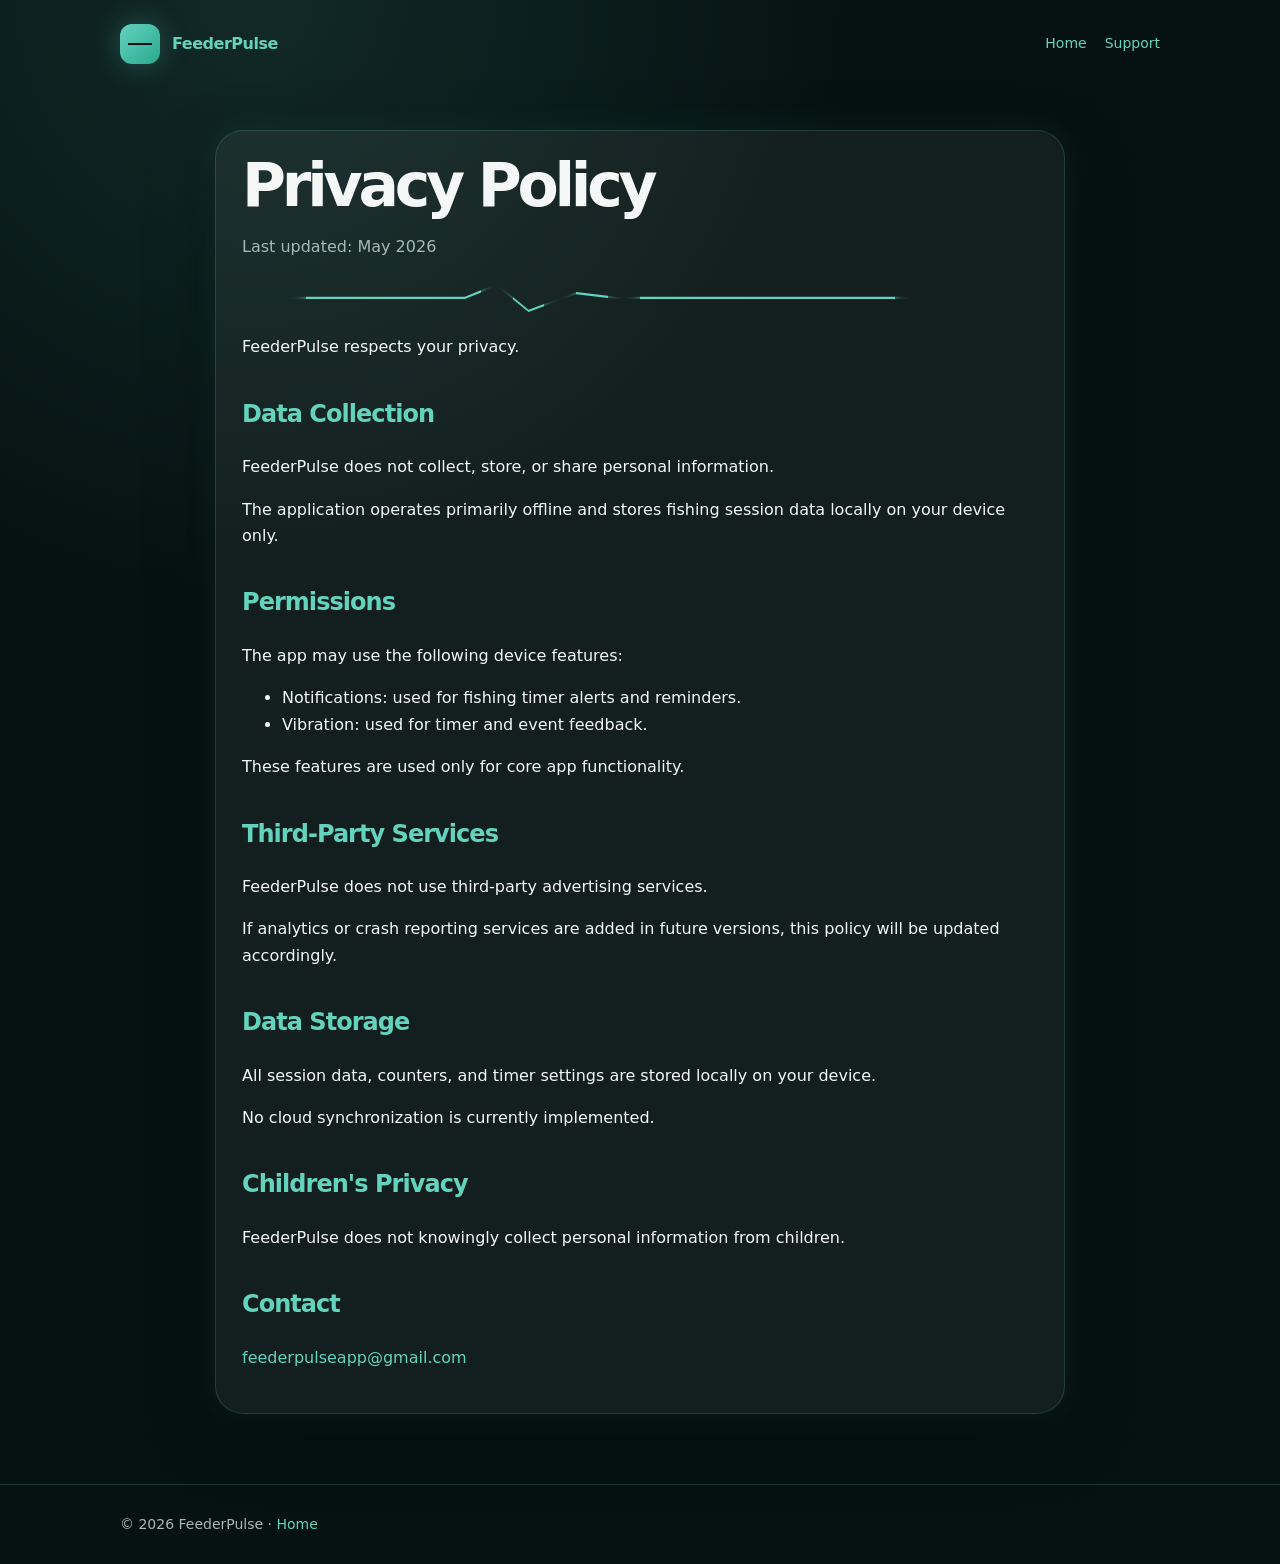
==== privacy-policy/index.html @ bbd82ea9 "Initial" ====
<!DOCTYPE html>
<html lang="en">
<head>
  <meta charset="UTF-8" />
  <meta name="viewport" content="width=device-width, initial-scale=1.0" />
  <title>Privacy Policy — FeederPulse</title>
  <meta name="description" content="FeederPulse privacy policy." />
  <link rel="stylesheet" href="../styles/main.css" />
</head>
<body>
  <header class="container nav">
    <a class="brand" href="../" aria-label="FeederPulse home">
      <span class="brand-mark"></span>
      <span>FeederPulse</span>
    </a>
    <nav class="nav-links">
      <a href="../">Home</a>
      <a href="../support/">Support</a>
    </nav>
  </header>

  <main class="container policy">
    <div class="card">
      <h1>Privacy Policy</h1>
      <p class="muted">Last updated: May 2026</p>
      <div class="pulse-line"></div>

      <p>FeederPulse respects your privacy.</p>

      <h2>Data Collection</h2>
      <p>FeederPulse does not collect, store, or share personal information.</p>
      <p>The application operates primarily offline and stores fishing session data locally on your device only.</p>

      <h2>Permissions</h2>
      <p>The app may use the following device features:</p>
      <ul>
        <li>Notifications: used for fishing timer alerts and reminders.</li>
        <li>Vibration: used for timer and event feedback.</li>
      </ul>
      <p>These features are used only for core app functionality.</p>

      <h2>Third-Party Services</h2>
      <p>FeederPulse does not use third-party advertising services.</p>
      <p>If analytics or crash reporting services are added in future versions, this policy will be updated accordingly.</p>

      <h2>Data Storage</h2>
      <p>All session data, counters, and timer settings are stored locally on your device.</p>
      <p>No cloud synchronization is currently implemented.</p>

      <h2>Children's Privacy</h2>
      <p>FeederPulse does not knowingly collect personal information from children.</p>

      <h2>Contact</h2>
      <p><a href="mailto:feederpulseapp@gmail.com">feederpulseapp@gmail.com</a></p>
    </div>
  </main>

  <footer>
    <div class="container">© 2026 FeederPulse · <a href="../">Home</a></div>
  </footer>
</body>
</html>
---- styles/main.css ----
:root {
  --bg: #061212;
  --bg-soft: #0b1f1e;
  --card: rgba(255, 255, 255, 0.055);
  --text: #f4f7f6;
  --muted: #a7b8b5;
  --accent: #63d3be;
  --accent-2: #2aa88f;
  --border: rgba(99, 211, 190, 0.18);
}

* { box-sizing: border-box; }

body {
  margin: 0;
  background: radial-gradient(circle at 20% 0%, rgba(99, 211, 190, 0.12), transparent 32%), var(--bg);
  color: var(--text);
  font-family: Inter, ui-sans-serif, system-ui, -apple-system, BlinkMacSystemFont, "Segoe UI", sans-serif;
  line-height: 1.65;
}

a { color: var(--accent); text-decoration: none; }
a:hover { text-decoration: underline; }

.container {
  width: min(1040px, calc(100% - 40px));
  margin: 0 auto;
}

.nav {
  display: flex;
  align-items: center;
  justify-content: space-between;
  padding: 24px 0;
}

.brand {
  display: flex;
  align-items: center;
  gap: 12px;
  font-weight: 800;
  letter-spacing: -0.03em;
}

.brand-mark {
  width: 40px;
  height: 40px;
  border-radius: 12px;
  background: linear-gradient(135deg, var(--accent), var(--accent-2));
  box-shadow: 0 0 28px rgba(99, 211, 190, 0.28);
  position: relative;
}

.brand-mark::after {
  content: "";
  position: absolute;
  left: 8px;
  right: 8px;
  top: 19px;
  height: 2px;
  background: #061212;
  box-shadow: 7px -7px 0 -1px #061212, 13px 7px 0 -1px #061212;
}

.nav-links { display: flex; gap: 18px; font-size: 14px; }

.hero {
  padding: 70px 0 56px;
  display: grid;
  grid-template-columns: 1.2fr 0.8fr;
  gap: 48px;
  align-items: center;
}

.kicker { color: var(--accent); font-weight: 700; margin-bottom: 10px; }

h1 {
  font-size: clamp(44px, 8vw, 78px);
  line-height: 0.95;
  margin: 0 0 20px;
  letter-spacing: -0.07em;
}

h2 { font-size: 30px; letter-spacing: -0.04em; margin-top: 0; }
h3 { color: var(--accent); margin-bottom: 8px; }

.lead {
  color: var(--muted);
  font-size: 20px;
  max-width: 650px;
}

.actions { display: flex; flex-wrap: wrap; gap: 14px; margin-top: 30px; }

.button {
  display: inline-flex;
  align-items: center;
  justify-content: center;
  min-height: 46px;
  padding: 0 18px;
  border-radius: 999px;
  border: 1px solid var(--border);
  background: rgba(255, 255, 255, 0.05);
  color: var(--text);
  font-weight: 700;
}

.button.primary {
  background: linear-gradient(135deg, var(--accent), var(--accent-2));
  color: #041010;
  border: 0;
}

.phone-card, .card {
  background: var(--card);
  border: 1px solid var(--border);
  border-radius: 28px;
  box-shadow: 0 24px 70px rgba(0,0,0,0.25), 0 0 32px rgba(99, 211, 190, 0.08);
}

.phone-card {
  padding: 22px;
  aspect-ratio: 0.72;
  display: flex;
  flex-direction: column;
  justify-content: space-between;
}

.timer {
  font-size: 58px;
  font-weight: 900;
  letter-spacing: -0.06em;
  text-align: center;
  margin: 32px 0 12px;
}

.pulse-line {
  height: 34px;
  margin: 20px 0;
  background:
    linear-gradient(90deg, transparent 0 8%, var(--accent) 8% 30%, transparent 30% 34%, var(--accent) 34% 38%, transparent 38% 42%, var(--accent) 42% 46%, transparent 46% 50%, var(--accent) 50% 82%, transparent 82%);
  clip-path: polygon(0 48%, 22% 48%, 28% 48%, 32% 10%, 36% 86%, 42% 34%, 47% 48%, 100% 48%, 100% 55%, 47% 55%, 42% 41%, 36% 93%, 32% 17%, 28% 55%, 0 55%);
  filter: drop-shadow(0 0 8px rgba(99, 211, 190, 0.7));
}

.mock-buttons { display: grid; gap: 12px; }
.mock-button { padding: 16px; border-radius: 18px; background: rgba(99, 211, 190, 0.12); font-weight: 800; text-align: center; }

.section { padding: 44px 0; }
.grid { display: grid; grid-template-columns: repeat(3, 1fr); gap: 18px; }
.card { padding: 26px; }
.muted { color: var(--muted); }

.policy { padding: 42px 0 70px; }
.policy .card { max-width: 850px; margin: 0 auto; }
.policy h1 { font-size: clamp(38px, 6vw, 60px); }
.policy h2 { color: var(--accent); font-size: 24px; margin-top: 34px; }

footer {
  border-top: 1px solid var(--border);
  padding: 28px 0;
  color: var(--muted);
  font-size: 14px;
}

@media (max-width: 800px) {
  .hero { grid-template-columns: 1fr; padding-top: 36px; }
  .grid { grid-template-columns: 1fr; }
  .nav { align-items: flex-start; gap: 14px; flex-direction: column; }
}
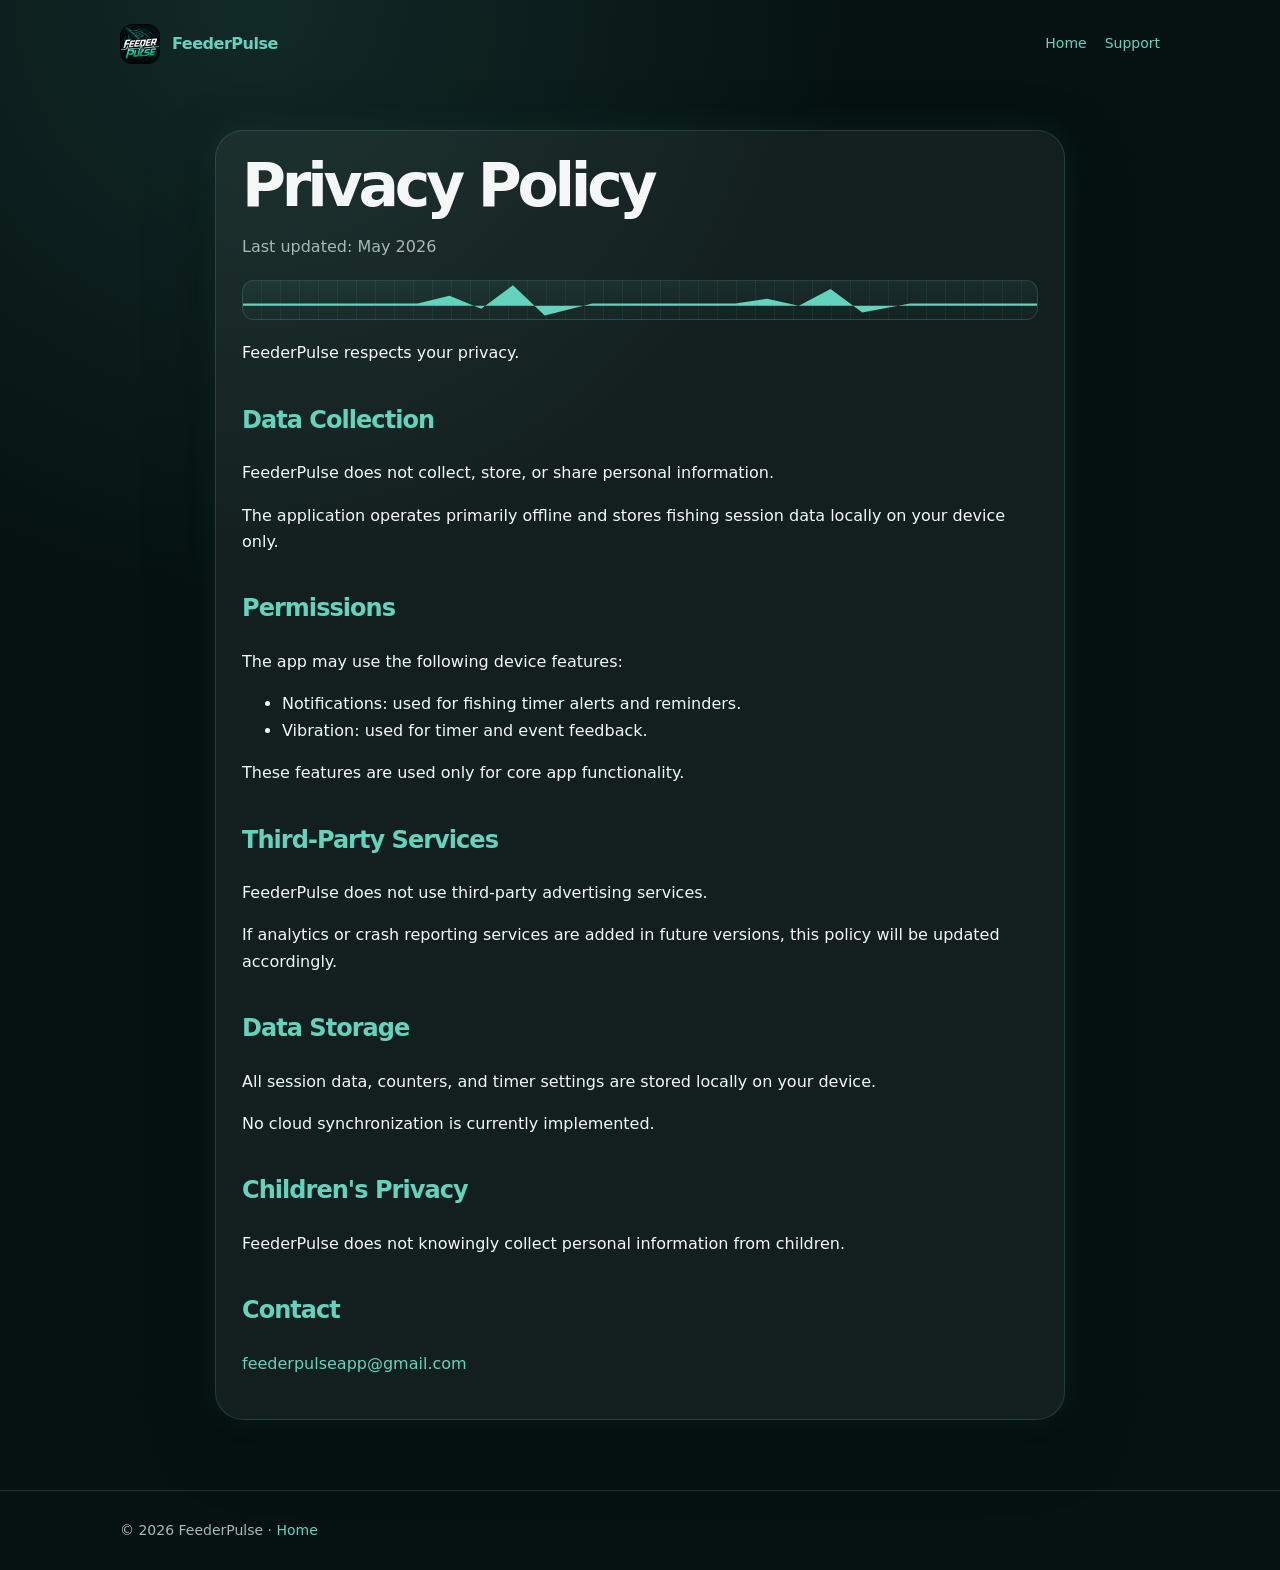
==== commit 85c0afaf: "Checkpoint from VS Code for cloud agent session" ====
--- a/privacy-policy/index.html
+++ b/privacy-policy/index.html
@@ -10,7 +10,7 @@
 <body>
   <header class="container nav">
     <a class="brand" href="../" aria-label="FeederPulse home">
-      <span class="brand-mark"></span>
+      <img src="../assets/logo.png" alt="FeederPulse Logo" class="brand-logo">
       <span>FeederPulse</span>
     </a>
     <nav class="nav-links">
--- a/styles/main.css
+++ b/styles/main.css
@@ -42,6 +42,14 @@
   letter-spacing: -0.03em;
 }
 
+.brand-logo {
+  width: 40px;
+  height: 40px;
+  border-radius: 12px;
+  object-fit: cover;
+  flex-shrink: 0;
+}
+
 .brand-mark {
   width: 40px;
   height: 40px;
@@ -135,12 +143,42 @@
 }
 
 .pulse-line {
-  height: 34px;
+  height: 40px;
   margin: 20px 0;
+  border-radius: 12px;
+  border: 1px solid rgba(99, 211, 190, 0.2);
+  position: relative;
+  overflow: hidden;
   background:
-    linear-gradient(90deg, transparent 0 8%, var(--accent) 8% 30%, transparent 30% 34%, var(--accent) 34% 38%, transparent 38% 42%, var(--accent) 42% 46%, transparent 46% 50%, var(--accent) 50% 82%, transparent 82%);
-  clip-path: polygon(0 48%, 22% 48%, 28% 48%, 32% 10%, 36% 86%, 42% 34%, 47% 48%, 100% 48%, 100% 55%, 47% 55%, 42% 41%, 36% 93%, 32% 17%, 28% 55%, 0 55%);
-  filter: drop-shadow(0 0 8px rgba(99, 211, 190, 0.7));
+    linear-gradient(180deg, rgba(99, 211, 190, 0.08), rgba(99, 211, 190, 0.02)),
+    repeating-linear-gradient(90deg, transparent 0 18px, rgba(99, 211, 190, 0.08) 18px 19px);
+}
+
+.pulse-line::before {
+  content: "";
+  position: absolute;
+  inset: 0;
+  background: var(--accent);
+  clip-path: polygon(0 58%, 16% 58%, 22% 58%, 26% 38%, 30% 72%, 34% 10%, 38% 90%, 44% 58%, 56% 58%, 62% 58%, 66% 46%, 70% 64%, 74% 20%, 78% 82%, 84% 58%, 100% 58%, 100% 64%, 0 64%);
+  filter: drop-shadow(0 0 8px rgba(99, 211, 190, 0.8));
+}
+
+.pulse-line::after {
+  content: "";
+  position: absolute;
+  inset: 0;
+  left: -40%;
+  width: 40%;
+  background: linear-gradient(90deg, transparent 0%, rgba(99, 211, 190, 0.38) 52%, transparent 100%);
+  animation: pulse-scan 3.2s linear infinite;
+}
+
+@keyframes pulse-scan {
+  to { left: 105%; }
+}
+
+@media (prefers-reduced-motion: reduce) {
+  .pulse-line::after { animation: none; }
 }
 
 .mock-buttons { display: grid; gap: 12px; }
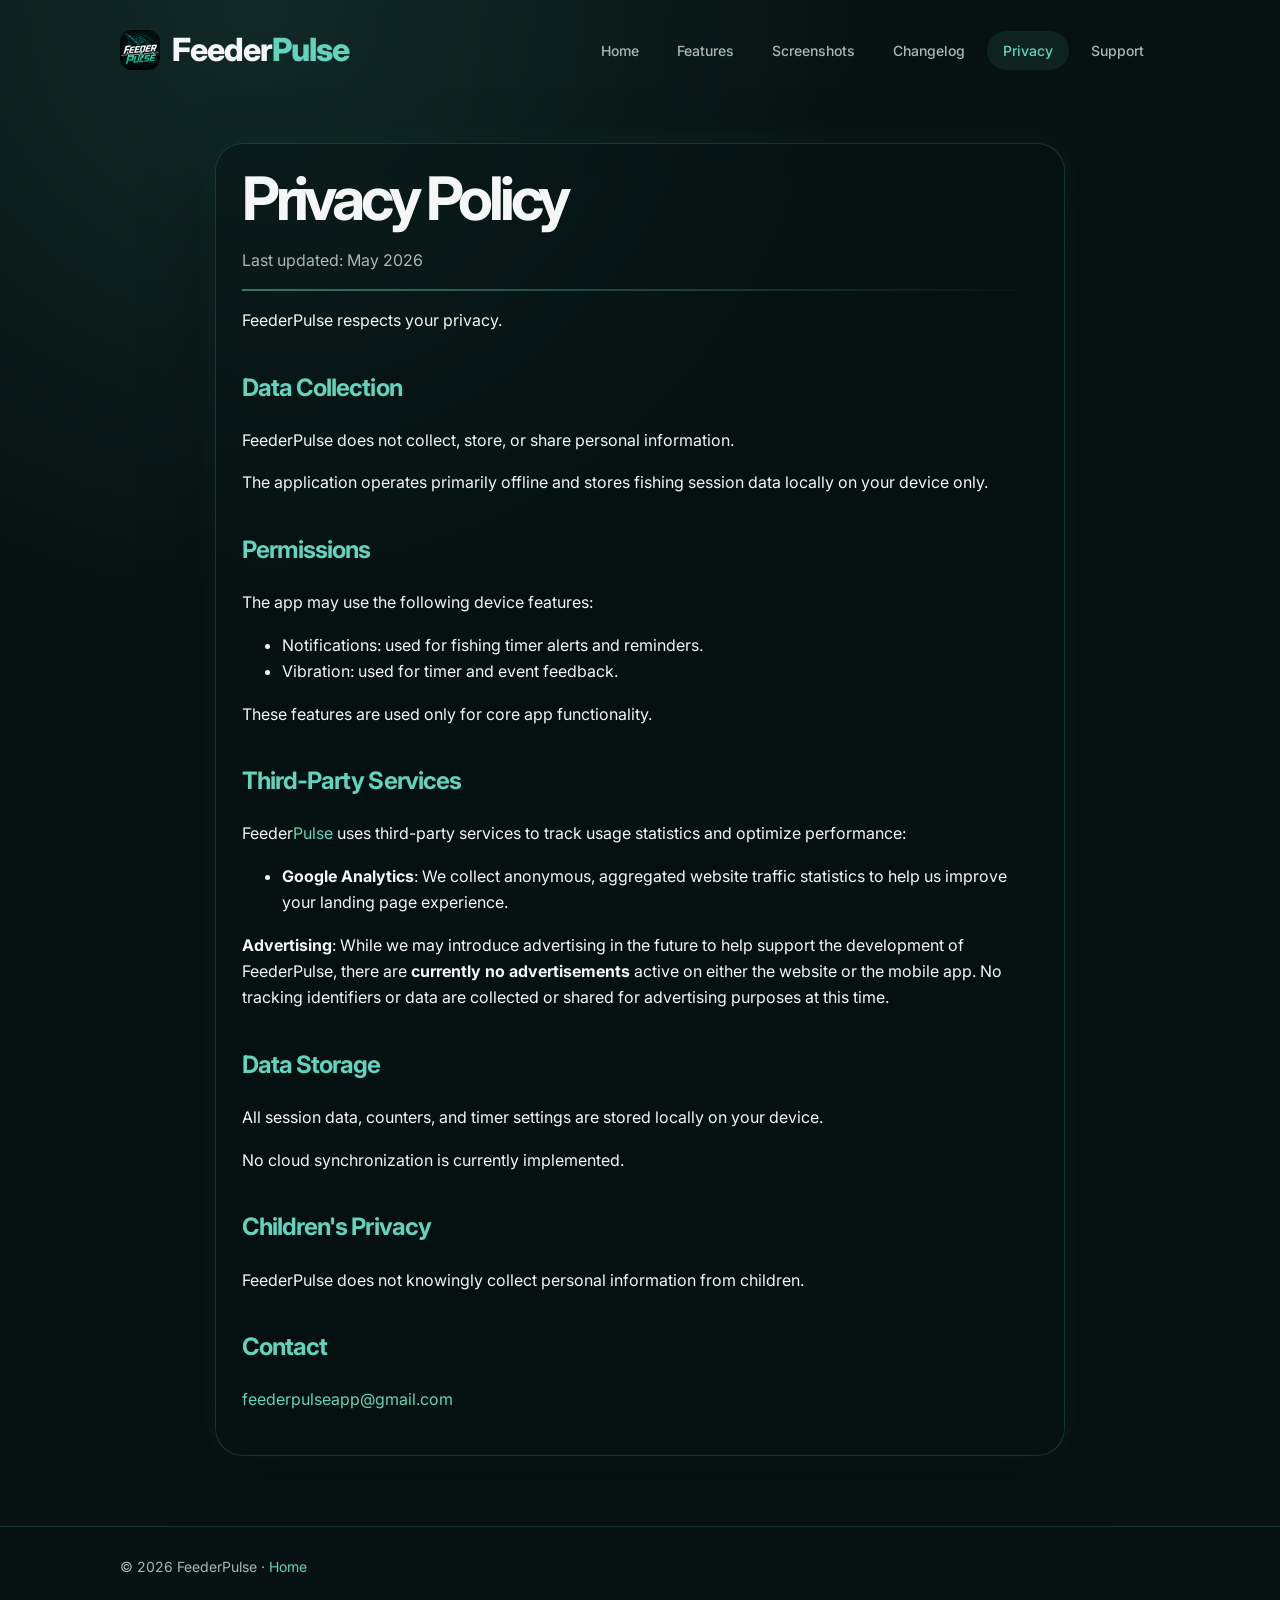
==== commit ccc5f097: "Initial release" ====
--- a/privacy-policy/index.html
+++ b/privacy-policy/index.html
@@ -1,20 +1,64 @@
 <!DOCTYPE html>
 <html lang="en">
+
 <head>
   <meta charset="UTF-8" />
   <meta name="viewport" content="width=device-width, initial-scale=1.0" />
   <title>Privacy Policy — FeederPulse</title>
-  <meta name="description" content="FeederPulse privacy policy." />
-  <link rel="stylesheet" href="../styles/main.css" />
+  <meta name="description" content="FeederPulse privacy policy and data protection details." />
+
+  <!-- Open Graph / Facebook -->
+  <meta property="og:type" content="website" />
+  <meta property="og:url" content="https://feederpulse.app/privacy-policy/" />
+  <meta property="og:title" content="Privacy Policy — FeederPulse" />
+  <meta property="og:description" content="Read about how FeederPulse respects and protects your privacy offline." />
+  <meta property="og:image" content="https://feederpulse.app/assets/apple-touch-icon.png" />
+
+  <!-- Twitter -->
+  <meta property="twitter:card" content="summary_large_image" />
+  <meta property="twitter:url" content="https://feederpulse.app/privacy-policy/" />
+  <meta property="twitter:title" content="Privacy Policy — FeederPulse" />
+  <meta property="twitter:description" content="Read about how FeederPulse respects and protects your privacy offline." />
+  <meta property="twitter:image" content="https://feederpulse.app/assets/apple-touch-icon.png" />
+
+  <!-- Favicon & Touch Icons -->
+  <link rel="icon" type="image/png" sizes="32x32" href="../assets/favicon-32x32.png" />
+  <link rel="apple-touch-icon" sizes="180x180" href="../assets/apple-touch-icon.png" />
+
+  <!-- Google Fonts (Inter) -->
+  <link rel="preconnect" href="https://fonts.googleapis.com">
+  <link rel="preconnect" href="https://fonts.gstatic.com" crossorigin>
+  <link href="https://fonts.googleapis.com/css2?family=Inter:wght@300;400;500;600;700;800;900&display=swap" rel="stylesheet">
+
+  <!-- Google Analytics (gtag.js) -->
+  <script async src="https://www.googletagmanager.com/gtag/js?id=G-5XJ4RJ6B6T"></script>
+  <script>
+    window.dataLayer = window.dataLayer || [];
+    function gtag(){dataLayer.push(arguments);}
+    gtag('js', new Date());
+
+    gtag('config', 'G-5XJ4RJ6B6T');
+  </script>
+
+  <link rel="stylesheet" href="../styles/main.css?v=1.0.1" />
+  <link rel="stylesheet" href="https://cdnjs.cloudflare.com/ajax/libs/font-awesome/6.7.2/css/all.min.css" />
 </head>
+
 <body>
   <header class="container nav">
     <a class="brand" href="../" aria-label="FeederPulse home">
       <img src="../assets/logo.png" alt="FeederPulse Logo" class="brand-logo">
-      <span>FeederPulse</span>
+      <span>Feeder<span class="brand-pulse">Pulse</span></span>
     </a>
-    <nav class="nav-links">
+    <button class="nav-toggle" id="nav-toggle" aria-label="Toggle navigation" aria-expanded="false" aria-controls="nav-menu">
+      <i class="fa-solid fa-bars"></i>
+    </button>
+    <nav class="nav-links" id="nav-menu">
       <a href="../">Home</a>
+      <a href="../#features">Features</a>
+      <a href="../#screenshots">Screenshots</a>
+      <a href="../changelog/">Changelog</a>
+      <a href="../privacy-policy/" class="active">Privacy</a>
       <a href="../support/">Support</a>
     </nav>
   </header>
@@ -25,10 +69,10 @@
       <p class="muted">Last updated: May 2026</p>
       <div class="pulse-line"></div>
 
-      <p>FeederPulse respects your privacy.</p>
+      <p>Feeder<span class="">Pulse</span> respects your privacy.</p>
 
       <h2>Data Collection</h2>
-      <p>FeederPulse does not collect, store, or share personal information.</p>
+      <p>Feeder<span class="">Pulse</span> does not collect, store, or share personal information.</p>
       <p>The application operates primarily offline and stores fishing session data locally on your device only.</p>
 
       <h2>Permissions</h2>
@@ -40,15 +84,18 @@
       <p>These features are used only for core app functionality.</p>
 
       <h2>Third-Party Services</h2>
-      <p>FeederPulse does not use third-party advertising services.</p>
-      <p>If analytics or crash reporting services are added in future versions, this policy will be updated accordingly.</p>
+      <p>Feeder<span class="brand-pulse">Pulse</span> uses third-party services to track usage statistics and optimize performance:</p>
+      <ul>
+        <li><strong>Google Analytics</strong>: We collect anonymous, aggregated website traffic statistics to help us improve your landing page experience.</li>
+      </ul>
+      <p><strong>Advertising</strong>: While we may introduce advertising in the future to help support the development of FeederPulse, there are <strong>currently no advertisements</strong> active on either the website or the mobile app. No tracking identifiers or data are collected or shared for advertising purposes at this time.</p>
 
       <h2>Data Storage</h2>
       <p>All session data, counters, and timer settings are stored locally on your device.</p>
       <p>No cloud synchronization is currently implemented.</p>
 
       <h2>Children's Privacy</h2>
-      <p>FeederPulse does not knowingly collect personal information from children.</p>
+      <p>Feeder<span class="">Pulse</span> does not knowingly collect personal information from children.</p>
 
       <h2>Contact</h2>
       <p><a href="mailto:feederpulseapp@gmail.com">feederpulseapp@gmail.com</a></p>
@@ -56,7 +103,34 @@
   </main>
 
   <footer>
-    <div class="container">© 2026 FeederPulse · <a href="../">Home</a></div>
+    <div class="container">© 2026 Feeder<span class="">Pulse</span> · <a href=" ../">Home</a></div>
   </footer>
+  <script>
+    const navToggle = document.getElementById('nav-toggle');
+    const navMenu = document.getElementById('nav-menu');
+    
+    if (navToggle && navMenu) {
+      navToggle.addEventListener('click', () => {
+        const isExpanded = navToggle.getAttribute('aria-expanded') === 'true';
+        navToggle.setAttribute('aria-expanded', !isExpanded);
+        navMenu.classList.toggle('is-active');
+        
+        // Morph hamburger icon into close X
+        const icon = navToggle.querySelector('i');
+        if (icon) {
+          if (!isExpanded) {
+            icon.classList.remove('fa-bars');
+            icon.classList.add('fa-xmark');
+          } else {
+            icon.classList.remove('fa-xmark');
+            icon.classList.add('fa-bars');
+          }
+        }
+        
+        document.body.style.overflow = !isExpanded ? 'hidden' : '';
+      });
+    }
+  </script>
 </body>
-</html>
+
+</html>
--- a/styles/main.css
+++ b/styles/main.css
@@ -9,18 +9,27 @@
   --border: rgba(99, 211, 190, 0.18);
 }
 
-* { box-sizing: border-box; }
+* {
+  box-sizing: border-box;
+}
 
 body {
   margin: 0;
   background: radial-gradient(circle at 20% 0%, rgba(99, 211, 190, 0.12), transparent 32%), var(--bg);
   color: var(--text);
-  font-family: Inter, ui-sans-serif, system-ui, -apple-system, BlinkMacSystemFont, "Segoe UI", sans-serif;
+  font-family: 'Inter', ui-sans-serif, system-ui, -apple-system, BlinkMacSystemFont, "Segoe UI", sans-serif;
   line-height: 1.65;
-}
-
-a { color: var(--accent); text-decoration: none; }
-a:hover { text-decoration: underline; }
+  overflow-x: hidden; /* Prevent horizontal scroll from navigation drawer */
+}
+
+a {
+  color: var(--accent);
+  text-decoration: none;
+}
+
+a:hover {
+  text-decoration: none;
+}
 
 .container {
   width: min(1040px, calc(100% - 40px));
@@ -38,8 +47,14 @@
   display: flex;
   align-items: center;
   gap: 12px;
+  font-size: 32px;
   font-weight: 800;
   letter-spacing: -0.03em;
+  color: var(--text);
+}
+
+.brand:hover {
+  text-decoration: none;
 }
 
 .brand-logo {
@@ -70,7 +85,27 @@
   box-shadow: 7px -7px 0 -1px #061212, 13px 7px 0 -1px #061212;
 }
 
-.nav-links { display: flex; gap: 18px; font-size: 14px; }
+.nav-links {
+  display: flex;
+  gap: 6px;
+  font-size: 14px;
+  align-items: center;
+}
+
+.nav-links a {
+  color: var(--muted);
+  font-weight: 500;
+  padding: 8px 16px;
+  border-radius: 999px;
+  transition: color 0.25s ease, background-color 0.25s ease;
+}
+
+.nav-links a:hover,
+.nav-links a.active {
+  color: var(--accent);
+  background-color: rgba(99, 211, 190, 0.08);
+  text-decoration: none;
+}
 
 .hero {
   padding: 70px 0 56px;
@@ -80,7 +115,11 @@
   align-items: center;
 }
 
-.kicker { color: var(--accent); font-weight: 700; margin-bottom: 10px; }
+.kicker {
+  color: var(--accent);
+  font-weight: 700;
+  margin-bottom: 10px;
+}
 
 h1 {
   font-size: clamp(44px, 8vw, 78px);
@@ -89,8 +128,16 @@
   letter-spacing: -0.07em;
 }
 
-h2 { font-size: 30px; letter-spacing: -0.04em; margin-top: 0; }
-h3 { color: var(--accent); margin-bottom: 8px; }
+h2 {
+  font-size: 30px;
+  letter-spacing: -0.04em;
+  margin-top: 0;
+}
+
+h3 {
+  color: var(--accent);
+  margin-bottom: 8px;
+}
 
 .lead {
   color: var(--muted);
@@ -98,12 +145,18 @@
   max-width: 650px;
 }
 
-.actions { display: flex; flex-wrap: wrap; gap: 14px; margin-top: 30px; }
+.actions {
+  display: flex;
+  flex-wrap: wrap;
+  gap: 14px;
+  margin-top: 30px;
+}
 
 .button {
   display: inline-flex;
   align-items: center;
   justify-content: center;
+  gap: 8px;
   min-height: 46px;
   padding: 0 18px;
   border-radius: 999px;
@@ -119,11 +172,21 @@
   border: 0;
 }
 
-.phone-card, .card {
-  background: var(--card);
+.phone-card,
+.card {
+  background: rgba(6, 18, 18, 0.45);
+  backdrop-filter: blur(16px);
+  -webkit-backdrop-filter: blur(16px);
   border: 1px solid var(--border);
   border-radius: 28px;
-  box-shadow: 0 24px 70px rgba(0,0,0,0.25), 0 0 32px rgba(99, 211, 190, 0.08);
+  box-shadow: 0 24px 70px rgba(0, 0, 0, 0.35), 0 0 32px rgba(99, 211, 190, 0.08);
+  transition: transform 0.3s cubic-bezier(0.16, 1, 0.3, 1), border-color 0.3s ease, box-shadow 0.3s ease;
+}
+
+.card:hover {
+  transform: translateY(-4px) scale(1.01);
+  border-color: rgba(99, 211, 190, 0.35);
+  box-shadow: 0 30px 80px rgba(0, 0, 0, 0.45), 0 0 40px rgba(99, 211, 190, 0.12);
 }
 
 .phone-card {
@@ -132,6 +195,19 @@
   display: flex;
   flex-direction: column;
   justify-content: space-between;
+}
+
+.phone-card-brand {
+  display: block;
+  font-size: 24px;
+  font-weight: 900;
+  letter-spacing: -0.04em;
+  text-align: center;
+  margin-bottom: 4px;
+}
+
+.brand-pulse {
+  color: var(--accent);
 }
 
 .timer {
@@ -142,57 +218,284 @@
   margin: 32px 0 12px;
 }
 
-.pulse-line {
+.ekg-line {
+  width: 100%;
+  height: 54px;
+  margin: 16px 0;
+  overflow: visible;
+}
+
+.ekg-trail {
+  fill: none;
+  stroke: var(--accent);
+  stroke-width: 1.5;
+  stroke-linecap: round;
+  stroke-linejoin: round;
+  opacity: 0.2;
+}
+
+.ekg-glow {
+  fill: none;
+  stroke: var(--accent);
+  stroke-width: 2.5;
+  stroke-linecap: round;
+  stroke-linejoin: round;
+  filter: drop-shadow(0 0 6px rgba(99, 211, 190, 0.9));
+  stroke-dasharray: 120 730;
+  stroke-dashoffset: 0;
+  animation: ekg-scan 2s linear infinite;
+}
+
+@keyframes ekg-scan {
+  from {
+    stroke-dashoffset: 0;
+  }
+
+  to {
+    stroke-dashoffset: -850;
+  }
+}
+
+@media (prefers-reduced-motion: reduce) {
+  .ekg-glow {
+    animation-play-state: paused;
+  }
+}
+
+.mock-buttons {
+  display: grid;
+  gap: 12px;
+}
+
+.mock-button {
+  padding: 16px;
+  border-radius: 18px;
+  background: rgba(99, 211, 190, 0.12);
+  font-weight: 800;
+  text-align: center;
+  display: flex;
+  align-items: center;
+  justify-content: center;
+  gap: 8px;
+}
+
+.card-icon {
+  font-size: 26px;
+  color: var(--accent);
+  margin-bottom: 12px;
+}
+
+.button i,
+.mock-button i {
+  pointer-events: none;
+}
+
+h2>i {
+  color: var(--accent);
+  margin-right: 10px;
+}
+
+.section {
+  padding: 44px 0;
+}
+
+.screenshots-scroll {
+  display: grid;
+  grid-template-columns: repeat(auto-fit, minmax(86px, 1fr));
+  gap: 12px;
+  align-items: start;
+}
+
+.screenshot-frame {
+  width: 100%;
+  margin: 0;
+  display: flex;
+  flex-direction: column;
+  align-items: center;
+  gap: 6px;
+}
+
+.screenshot-frame img {
+  width: 100%;
+  max-width: 108px;
+  aspect-ratio: 9 / 19.5;
+  object-fit: cover;
+  border-radius: 16px;
+  border: 1px solid var(--border);
+  background: var(--bg-soft);
+  box-shadow: 0 8px 28px rgba(0, 0, 0, 0.3), 0 0 0 1px rgba(99, 211, 190, 0.06);
+  display: block;
+  cursor: zoom-in;
+  transition: transform 0.3s cubic-bezier(0.16, 1, 0.3, 1), border-color 0.3s ease, box-shadow 0.3s ease;
+}
+
+.screenshot-frame img:hover {
+  transform: translateY(-4px) scale(1.03);
+  border-color: rgba(99, 211, 190, 0.5);
+  box-shadow: 0 12px 36px rgba(0, 0, 0, 0.45), 0 0 16px rgba(99, 211, 190, 0.15);
+}
+
+.screenshot-frame img:focus-visible {
+  outline: 2px solid var(--accent);
+  outline-offset: 3px;
+}
+
+body.lightbox-open {
+  overflow: hidden;
+}
+
+dialog.lightbox {
+  border: none;
+  background: transparent;
+  padding: 0;
+  margin: auto;
+  max-width: none;
+  max-height: none;
+  overflow: visible;
+}
+
+dialog.lightbox::backdrop {
+  background: rgba(2, 10, 10, 0.86);
+  backdrop-filter: blur(6px);
+  -webkit-backdrop-filter: blur(6px);
+}
+
+.lightbox-content {
+  position: relative;
+  z-index: 1;
+  width: min(92vw, 560px);
+  padding: 18px;
+  border-radius: 22px;
+  border: 1px solid var(--border);
+  background: rgba(6, 18, 18, 0.95);
+  box-shadow: 0 26px 70px rgba(0, 0, 0, 0.55), 0 0 0 1px rgba(99, 211, 190, 0.12);
+  backdrop-filter: blur(12px);
+  -webkit-backdrop-filter: blur(12px);
+  color: var(--text);
+}
+
+.lightbox-close {
+  position: absolute;
+  top: 8px;
+  right: 8px;
+  width: 36px;
+  height: 36px;
+  border: 0;
+  border-radius: 999px;
+  background: rgba(255, 255, 255, 0.1);
+  color: var(--text);
+  cursor: pointer;
+}
+
+.lightbox-close:hover {
+  background: rgba(255, 255, 255, 0.17);
+}
+
+.lightbox-nav {
+  position: absolute;
+  top: 50%;
+  transform: translateY(-50%);
+  width: 40px;
   height: 40px;
-  margin: 20px 0;
-  border-radius: 12px;
-  border: 1px solid rgba(99, 211, 190, 0.2);
-  position: relative;
-  overflow: hidden;
-  background:
-    linear-gradient(180deg, rgba(99, 211, 190, 0.08), rgba(99, 211, 190, 0.02)),
-    repeating-linear-gradient(90deg, transparent 0 18px, rgba(99, 211, 190, 0.08) 18px 19px);
-}
-
-.pulse-line::before {
-  content: "";
-  position: absolute;
-  inset: 0;
-  background: var(--accent);
-  clip-path: polygon(0 58%, 16% 58%, 22% 58%, 26% 38%, 30% 72%, 34% 10%, 38% 90%, 44% 58%, 56% 58%, 62% 58%, 66% 46%, 70% 64%, 74% 20%, 78% 82%, 84% 58%, 100% 58%, 100% 64%, 0 64%);
-  filter: drop-shadow(0 0 8px rgba(99, 211, 190, 0.8));
-}
-
-.pulse-line::after {
-  content: "";
-  position: absolute;
-  inset: 0;
-  left: -40%;
-  width: 40%;
-  background: linear-gradient(90deg, transparent 0%, rgba(99, 211, 190, 0.38) 52%, transparent 100%);
-  animation: pulse-scan 3.2s linear infinite;
-}
-
-@keyframes pulse-scan {
-  to { left: 105%; }
-}
-
-@media (prefers-reduced-motion: reduce) {
-  .pulse-line::after { animation: none; }
-}
-
-.mock-buttons { display: grid; gap: 12px; }
-.mock-button { padding: 16px; border-radius: 18px; background: rgba(99, 211, 190, 0.12); font-weight: 800; text-align: center; }
-
-.section { padding: 44px 0; }
-.grid { display: grid; grid-template-columns: repeat(3, 1fr); gap: 18px; }
-.card { padding: 26px; }
-.muted { color: var(--muted); }
-
-.policy { padding: 42px 0 70px; }
-.policy .card { max-width: 850px; margin: 0 auto; }
-.policy h1 { font-size: clamp(38px, 6vw, 60px); }
-.policy h2 { color: var(--accent); font-size: 24px; margin-top: 34px; }
+  border: 0;
+  border-radius: 999px;
+  background: rgba(255, 255, 255, 0.12);
+  color: var(--text);
+  cursor: pointer;
+}
+
+.lightbox-nav:hover {
+  background: rgba(255, 255, 255, 0.2);
+}
+
+.lightbox-prev {
+  left: -50px;
+}
+
+.lightbox-next {
+  right: -50px;
+}
+
+.lightbox-content img {
+  display: block;
+  width: 100%;
+  height: auto;
+  max-height: calc(90vh - 90px);
+  object-fit: contain;
+  border-radius: 14px;
+  border: 1px solid var(--border);
+}
+
+.lightbox-caption {
+  margin: 8px 0 2px;
+  text-align: center;
+  color: var(--muted);
+  font-size: 13px;
+}
+
+@media (max-width: 800px) {
+  .lightbox-prev {
+    left: 8px;
+  }
+
+  .lightbox-next {
+    right: 8px;
+  }
+}
+
+.screenshot-placeholder {
+  display: flex;
+  flex-direction: column;
+  align-items: center;
+  gap: 10px;
+  color: var(--muted);
+  font-size: 13px;
+}
+
+.screenshot-placeholder i {
+  font-size: 26px;
+  color: var(--accent);
+  opacity: 0.5;
+}
+
+.screenshot-frame figcaption {
+  font-size: 12px;
+  color: var(--muted);
+  text-align: center;
+}
+
+.grid {
+  display: grid;
+  grid-template-columns: repeat(3, 1fr);
+  gap: 18px;
+}
+
+.card {
+  padding: 26px;
+}
+
+.muted {
+  color: var(--muted);
+}
+
+.policy {
+  padding: 42px 0 70px;
+}
+
+.policy .card {
+  max-width: 850px;
+  margin: 0 auto;
+}
+
+.policy h1 {
+  font-size: clamp(38px, 6vw, 60px);
+}
+
+.policy h2 {
+  color: var(--accent);
+  font-size: 24px;
+  margin-top: 34px;
+}
 
 footer {
   border-top: 1px solid var(--border);
@@ -202,7 +505,508 @@
 }
 
 @media (max-width: 800px) {
-  .hero { grid-template-columns: 1fr; padding-top: 36px; }
-  .grid { grid-template-columns: 1fr; }
-  .nav { align-items: flex-start; gap: 14px; flex-direction: column; }
-}
+  .hero {
+    grid-template-columns: 1fr;
+    padding-top: 36px;
+  }
+
+  .grid {
+    grid-template-columns: 1fr;
+  }
+
+  .nav {
+    align-items: flex-start;
+    gap: 14px;
+    flex-direction: column;
+  }
+}
+
+.pulse-line {
+  height: 2px;
+  background: linear-gradient(90deg, var(--accent), transparent);
+  margin: 16px 0;
+  opacity: 0.5;
+}
+
+.changelog .release-item {
+  margin-top: 48px;
+}
+
+.changelog .release-header {
+  display: flex;
+  align-items: baseline;
+  justify-content: space-between;
+  flex-wrap: wrap;
+  gap: 12px;
+}
+
+.changelog .release-header h2 {
+  margin: 0;
+  color: var(--text);
+  font-size: 28px;
+}
+
+.changelog .release-date {
+  color: var(--muted);
+  font-size: 15px;
+  font-weight: 500;
+  background: rgba(255, 255, 255, 0.05);
+  padding: 4px 12px;
+  border-radius: 999px;
+  border: 1px solid var(--border);
+}
+
+.changelog .release-content ul {
+  padding-left: 20px;
+}
+
+.changelog .release-content li {
+  margin-bottom: 8px;
+  color: var(--muted);
+}
+
+.changelog .release-content strong {
+  color: var(--text);
+}
+
+.changelog .feature-image {
+  max-width: 100%;
+  border-radius: 16px;
+  border: 1px solid var(--border);
+  margin: 16px 0;
+  box-shadow: 0 8px 28px rgba(0, 0, 0, 0.3);
+}
+
+.changelog .feature-placeholder {
+  width: 100%;
+  max-width: 250px;
+  aspect-ratio: 9 / 19.5;
+  border-radius: 16px;
+  border: 2px dashed var(--border);
+  background: rgba(255, 255, 255, 0.02);
+  display: flex;
+  flex-direction: column;
+  align-items: center;
+  justify-content: center;
+  margin: 24px 0;
+  color: var(--muted);
+  gap: 12px;
+  text-align: center;
+  padding: 20px;
+  font-size: 13px;
+}
+
+.changelog .feature-placeholder i {
+  font-size: 32px;
+  color: var(--accent);
+  opacity: 0.3;
+}
+
+/* Nav Toggle & Responsive Mobile Hamburger Drawer */
+.nav-toggle {
+  display: none;
+}
+
+/* App Store & Google Play CTA Badges */
+.badges {
+  display: flex;
+  gap: 12px;
+  margin-top: 24px;
+  flex-wrap: wrap;
+}
+
+.badge-cta {
+  display: flex;
+  align-items: center;
+  gap: 10px;
+  background: rgba(255, 255, 255, 0.03);
+  border: 1px solid rgba(255, 255, 255, 0.08);
+  padding: 8px 16px;
+  border-radius: 14px;
+  cursor: pointer;
+  transition: background-color 0.2s, border-color 0.2s, transform 0.2s;
+  user-select: none;
+}
+
+.badge-cta:hover {
+  background: rgba(99, 211, 190, 0.05);
+  border-color: var(--accent);
+  transform: translateY(-2px);
+}
+
+.badge-cta i {
+  font-size: 22px;
+  color: var(--text);
+}
+
+.badge-cta div {
+  display: flex;
+  flex-direction: column;
+  align-items: flex-start;
+  line-height: 1.1;
+}
+
+.badge-cta span {
+  font-size: 8px;
+  text-transform: uppercase;
+  color: var(--muted);
+  letter-spacing: 0.08em;
+}
+
+.badge-cta strong {
+  font-size: 13px;
+  color: var(--text);
+  font-weight: 700;
+}
+
+/* Hero Phone Mockup Buttons & Dynamic Interactivity */
+.mock-btn {
+  border: none;
+  outline: none;
+  font-family: inherit;
+  padding: 16px;
+  border-radius: 18px;
+  background: rgba(99, 211, 190, 0.12);
+  color: var(--text);
+  font-weight: 800;
+  font-size: 14px;
+  text-align: center;
+  display: flex;
+  align-items: center;
+  justify-content: center;
+  gap: 8px;
+  cursor: pointer;
+  transition: background-color 0.2s, transform 0.1s;
+}
+
+.mock-btn:hover {
+  background: rgba(99, 211, 190, 0.2);
+}
+
+.mock-btn:active {
+  transform: scale(0.97);
+}
+
+.mock-btn.primary {
+  background: var(--accent);
+  color: #041010;
+}
+
+.mock-btn.primary:hover {
+  background: #7bf8e0;
+}
+
+.mock-fish-count {
+  display: flex;
+  justify-content: center;
+  margin-top: 16px;
+  opacity: 0;
+  transform: translateY(8px);
+  transition: opacity 0.3s, transform 0.3s cubic-bezier(0.16, 1, 0.3, 1);
+}
+
+.mock-fish-count.is-visible {
+  opacity: 1;
+  transform: translateY(0);
+}
+
+.mock-fish-pill {
+  background: rgba(99, 211, 190, 0.15);
+  border: 1px solid var(--border);
+  color: var(--accent);
+  padding: 6px 14px;
+  border-radius: 999px;
+  font-size: 13px;
+  font-weight: 700;
+  letter-spacing: -0.01em;
+  display: inline-flex;
+  align-items: center;
+  gap: 6px;
+}
+
+/* Media Query Additions for Mobile Carousel and Mobile Drawer Layout */
+@media (max-width: 800px) {
+  .nav {
+    position: relative;
+    padding: 16px 0;
+    flex-direction: row;
+    align-items: center;
+  }
+
+  .nav-toggle {
+    display: block;
+    background: transparent;
+    border: none;
+    color: var(--text);
+    font-size: 22px;
+    cursor: pointer;
+    z-index: 1010;
+    padding: 8px;
+    margin-right: -8px;
+    transition: transform 0.2s;
+  }
+
+  .nav-toggle:active {
+    transform: scale(0.9);
+  }
+
+  .nav-links {
+    display: flex;
+    flex-direction: column;
+    position: fixed;
+    top: 0;
+    right: -100%;
+    width: min(280px, 80%);
+    height: 100vh;
+    background: rgba(6, 18, 18, 0.96);
+    backdrop-filter: blur(20px);
+    -webkit-backdrop-filter: blur(20px);
+    border-left: 1px solid var(--border);
+    padding: 96px 24px 40px;
+    gap: 8px;
+    z-index: 1000;
+    transition: right 0.35s cubic-bezier(0.16, 1, 0.3, 1);
+    box-shadow: -10px 0 40px rgba(0, 0, 0, 0.5);
+  }
+
+  .nav-links.is-active {
+    right: 0;
+  }
+
+  .nav-links a {
+    width: 100%;
+    font-size: 16px;
+    padding: 12px 20px;
+    border-radius: 12px;
+    box-sizing: border-box;
+  }
+
+  .nav-links a:hover,
+  .nav-links a.active {
+    background-color: rgba(99, 211, 190, 0.12);
+  }
+
+  /* Horizontal swipeable screenshot carousel */
+  .screenshots-scroll {
+    display: flex;
+    overflow-x: auto;
+    scroll-snap-type: x mandatory;
+    scrollbar-width: none; /* Hide scrollbar for Firefox */
+    -ms-overflow-style: none;  /* Hide scrollbar for IE/Edge */
+    padding: 8px 4px 16px;
+    gap: 16px;
+    margin-inline: -20px; /* Bleed to screen edges */
+    padding-inline: 20px;
+  }
+
+  .screenshots-scroll::-webkit-scrollbar {
+    display: none; /* Hide scrollbar for Chrome/Safari/Opera */
+  }
+
+  .screenshot-frame {
+    flex: 0 0 140px;
+    scroll-snap-align: start;
+  }
+
+  .screenshot-frame img {
+    max-width: 140px;
+  }
+}
+
+/* Mock screen display utilities */
+.mock-screen {
+  display: none;
+  flex-direction: column;
+  height: 100%;
+  justify-content: space-between;
+  box-sizing: border-box;
+}
+
+.mock-screen.is-active {
+  display: flex;
+}
+
+@keyframes pulse-glow {
+  0% {
+    box-shadow: 0 0 0 0 rgba(99, 211, 190, 0.4);
+  }
+  70% {
+    box-shadow: 0 0 0 15px rgba(99, 211, 190, 0);
+  }
+  100% {
+    box-shadow: 0 0 0 0 rgba(99, 211, 190, 0);
+  }
+}
+
+/* Session Pulse Showcase Styles */
+.pulse-showcase-card {
+  background: radial-gradient(circle at 100% 100%, rgba(99, 211, 190, 0.08), transparent 50%), rgba(6, 18, 18, 0.55);
+  backdrop-filter: blur(16px);
+  -webkit-backdrop-filter: blur(16px);
+  border: 1px solid var(--border);
+  border-radius: 32px;
+  padding: 40px;
+  box-shadow: 0 24px 70px rgba(0, 0, 0, 0.4), 0 0 32px rgba(99, 211, 190, 0.06);
+  position: relative;
+  overflow: hidden;
+  margin-top: 32px;
+}
+
+.pulse-badge {
+  display: inline-flex;
+  align-items: center;
+  gap: 8px;
+  background: rgba(99, 211, 190, 0.15);
+  color: var(--accent);
+  border: 1px solid var(--border);
+  padding: 6px 14px;
+  border-radius: 999px;
+  font-size: 12px;
+  font-weight: 800;
+  letter-spacing: 0.05em;
+  margin-bottom: 24px;
+  text-transform: uppercase;
+}
+
+.pulse-features-grid {
+  display: grid;
+  grid-template-columns: repeat(2, 1fr);
+  gap: 32px;
+  margin-top: 40px;
+}
+
+.pulse-feature-item {
+  display: flex;
+  gap: 20px;
+  align-items: flex-start;
+}
+
+.pulse-feature-item i {
+  font-size: 24px;
+  color: var(--accent);
+  background: rgba(99, 211, 190, 0.12);
+  padding: 14px;
+  border-radius: 16px;
+  flex-shrink: 0;
+  border: 1px solid rgba(99, 211, 190, 0.1);
+  box-shadow: 0 8px 20px rgba(0, 0, 0, 0.15);
+}
+
+.pulse-feature-item h4 {
+  margin: 0 0 6px;
+  font-size: 18px;
+  font-weight: 700;
+  color: var(--text);
+}
+
+.pulse-feature-item p {
+  margin: 0;
+  font-size: 14px;
+  line-height: 1.6;
+}
+
+@media (max-width: 800px) {
+  .pulse-showcase-card {
+    padding: 28px 20px;
+  }
+  
+  .pulse-features-grid {
+    grid-template-columns: 1fr;
+    gap: 24px;
+  }
+}
+
+/* Beta Dialog Input & Form Focus States */
+.beta-content {
+  width: min(92vw, 440px) !important;
+  color: var(--text) !important;
+}
+
+.beta-content h2,
+.beta-content h3 {
+  color: var(--text) !important;
+}
+
+.form-group input:focus,
+.form-group select:focus {
+  border-color: var(--accent) !important;
+  box-shadow: 0 0 12px rgba(99, 211, 190, 0.25);
+  outline: none;
+}
+
+/* Mockup Circular Timer & Preset Styles */
+.preset-btn {
+  padding: 6px 0;
+  font-size: 10px;
+  font-weight: 700;
+  border-radius: 6px;
+  border: 1px solid rgba(255, 255, 255, 0.08);
+  background: rgba(255, 255, 255, 0.03);
+  color: rgba(255, 255, 255, 0.6);
+  cursor: pointer;
+  transition: all 0.2s ease;
+}
+
+.preset-btn:hover {
+  background: rgba(255, 255, 255, 0.08);
+  color: #fff;
+  border-color: rgba(255, 255, 255, 0.15);
+}
+
+.preset-btn.active {
+  border-color: var(--accent) !important;
+  background: rgba(99, 211, 190, 0.08) !important;
+  color: var(--accent) !important;
+  box-shadow: 0 0 8px rgba(99, 211, 190, 0.15);
+}
+
+#mock-toggle-track.is-fishing {
+  background: #e67e22 !important;
+}
+
+#mock-toggle-track.is-fishing #mock-toggle-thumb {
+  transform: translateX(10px);
+}
+
+/* 3D Flip Timer Mockup Styles */
+.dial-container {
+  position: relative;
+  width: 96px;
+  height: 96px;
+  perspective: 600px;
+  cursor: pointer;
+  user-select: none;
+}
+
+.dial-inner {
+  position: absolute;
+  width: 100%;
+  height: 100%;
+  transition: transform 0.6s cubic-bezier(0.175, 0.885, 0.32, 1.275);
+  transform-style: preserve-3d;
+}
+
+.dial-inner.is-flipped {
+  transform: rotateY(180deg);
+}
+
+.dial-face {
+  position: absolute;
+  width: 100%;
+  height: 100%;
+  backface-visibility: hidden;
+  -webkit-backface-visibility: hidden;
+  display: flex;
+  align-items: center;
+  justify-content: center;
+  border-radius: 50%;
+}
+
+.dial-face-front {
+  z-index: 2;
+  transform: rotateY(0deg);
+}
+
+.dial-face-back {
+  transform: rotateY(180deg);
+}
